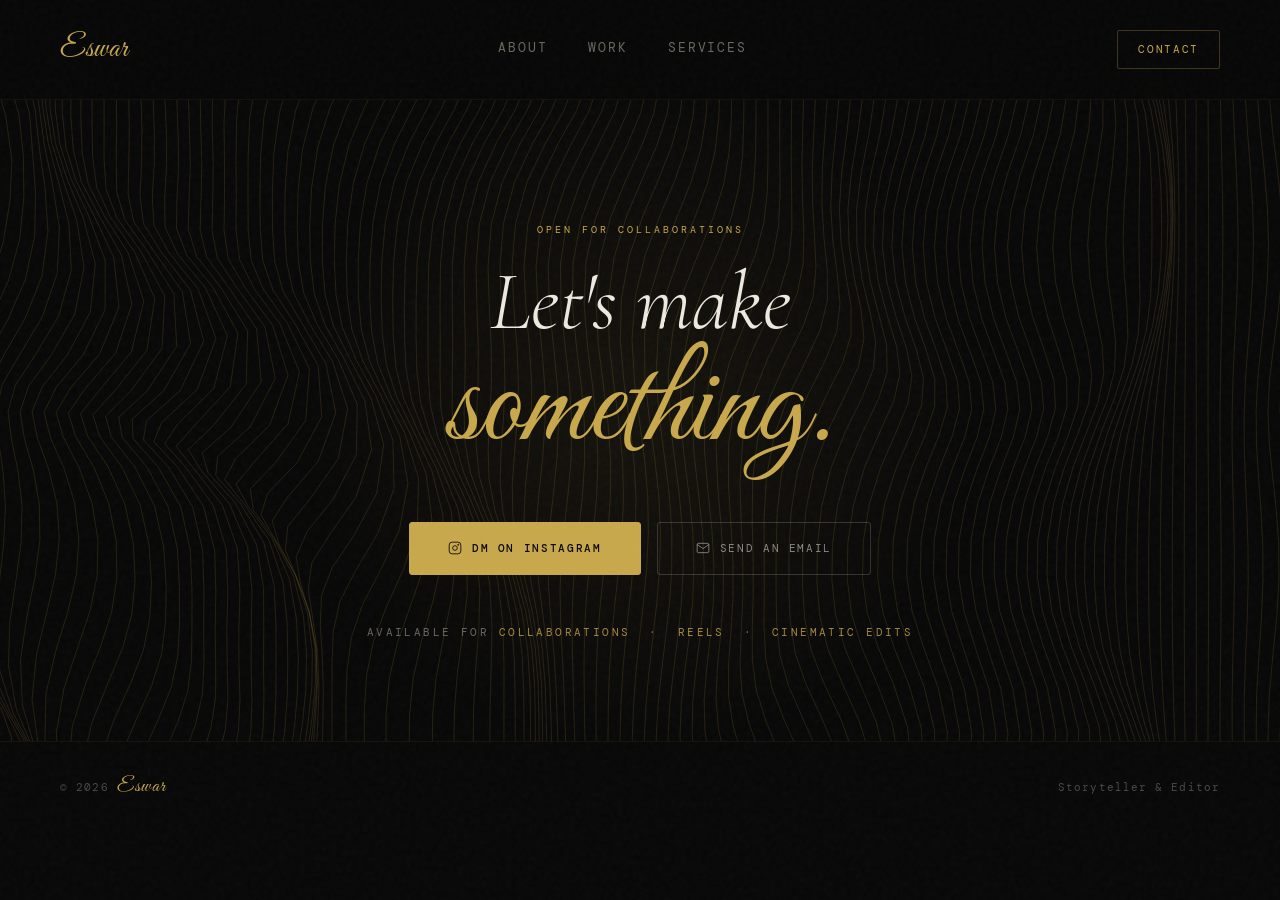
==== contact.html @ 480e186f "Done" ====
<!DOCTYPE html>
<html lang="en">
<head>
<meta charset="UTF-8">
<meta name="viewport" content="width=device-width, initial-scale=1.0">
<title>Eswar — Contact</title>
<link rel="preconnect" href="https://fonts.googleapis.com">
<link rel="preconnect" href="https://fonts.gstatic.com" crossorigin>
<link href="https://fonts.googleapis.com/css2?family=Cormorant+Garamond:ital,wght@0,300;0,400;0,600;0,700;1,300;1,400;1,600;1,700&family=Great+Vibes&family=Outfit:wght@300;400;500&family=DM+Mono:wght@300;400&display=swap" rel="stylesheet">
<link rel="stylesheet" href="styles.css">
<!-- Shader container for contact-specific effects -->
<div id="shader-contact" style="position:fixed;top:0;left:0;width:100%;height:100%;z-index:1;pointer-events:none;"></div>
</head>
<body>
<nav>
  <a href="hero.html" class="nav-logo">Eswar</a>
  <div class="nav-links">
    <a href="about.html" class="link">About</a>
    <a href="whatido.html" class="link">Work</a>
    <a href="services.html" class="link">Services</a>
    <a href="contact.html" class="link mobile-only">Contact</a>
  </div>
  <div class="nav-cta-wrapper">
    <a href="contact.html" class="nav-cta">Contact</a>
  </div>
  <button class="nav-toggle" aria-label="Toggle Navigation">
    <svg viewBox="0 0 24 24" fill="none" stroke="currentColor">
      <line x1="3" y1="12" x2="21" y2="12"></line>
      <line x1="3" y1="6" x2="21" y2="6"></line>
      <line x1="3" y1="18" x2="21" y2="18"></line>
    </svg>
  </button>
</nav>

<div class="divider"></div>

<section id="contact">
  <div class="waves-container">
    <canvas id="waves-canvas"></canvas>
  </div>
  <div class="contact-orb"></div>
  <p class="contact-pre reveal">Open for collaborations</p>
  <div class="contact-heading reveal d1">Let's make</div>
  <div class="contact-script reveal d2">something.</div>
  <div class="cta-row reveal d3">
    <a href="#" class="btn btn-gold">
      <svg width="14" height="14" viewBox="0 0 24 24" fill="none" stroke="currentColor" stroke-width="1.5"><rect x="2" y="2" width="20" height="20" rx="5"/><circle cx="12" cy="12" r="4"/><circle cx="17.5" cy="6.5" r="0.8" fill="currentColor"/></svg>
      DM on Instagram
    </a>
    <a href="#" class="btn btn-ghost">
      <svg width="14" height="14" viewBox="0 0 24 24" fill="none" stroke="currentColor" stroke-width="1.5"><path d="M4 4h16c1.1 0 2 .9 2 2v12c0 1.1-.9 2-2 2H4c-1.1 0-2-.9-2-2V6c0-1.1.9-2 2-2z"/><polyline points="22,6 12,13 2,6"/></svg>
      Send an Email
    </a>
  </div>
  <p class="contact-avail reveal d4">Available for <span>Collaborations</span> &nbsp;·&nbsp; <span>Reels</span> &nbsp;·&nbsp; <span>Cinematic Edits</span></p>
</section>

<footer>
  <span class="ft">© 2026 <span class="ft-script">Eswar</span></span>
  <span class="ft" style="color:var(--muted2);">Storyteller &amp; Editor</span>
  </footer>

<script src="script.js"></script>
</body>
</html>
---- styles.css ----
*,
*::before,
*::after {
  margin: 0;
  padding: 0;
  box-sizing: border-box;
}

:root {
  --black: #080808;
  --black2: #0e0e0e;
  --card: #101010;
  --gold: #c9a84c;
  --gold2: #e8c97a;
  --gold-glow: rgba(201, 168, 76, 0.18);
  --gold-border: rgba(201, 168, 76, 0.28);
  --cream: #ede9e0;
  --muted: #6b6760;
  --muted2: #4a4845;
  --serif: 'Cormorant Garamond', Georgia, serif;
  --script: 'Great Vibes', cursive;
  --sans: 'Outfit', sans-serif;
  --mono: 'DM Mono', monospace;
}

html {
  scroll-behavior: auto;
}

body {
  background: var(--black);
  color: var(--cream);
  font-family: var(--sans);
  font-size: 16px;
  line-height: 1.7;
  overflow-x: hidden;
  padding-top: 80px;
  position: relative;
}

/* ─── GRAIN ─── */
body::before {
  content: '';
  position: fixed;
  inset: 0;
  background-image: url("data:image/svg+xml,%3Csvg viewBox='0 0 200 200' xmlns='http://www.w3.org/2000/svg'%3E%3Cfilter id='n'%3E%3CfeTurbulence type='fractalNoise' baseFrequency='0.85' numOctaves='4' stitchTiles='stitch'/%3E%3C/filter%3E%3Crect width='100%25' height='100%25' filter='url(%23n)'/%3E%3C/svg%3E");
  opacity: 0.03;
  pointer-events: none;
  z-index: 9999;
}

/* ─── ORB ─── */
.orb {
  position: absolute;
  border-radius: 50%;
  pointer-events: none;
}

/* ─── NAV ─── */
nav {
  position: fixed;
  top: 0;
  left: 0;
  right: 0;
  z-index: 100;
  display: grid;
  grid-template-columns: auto 1fr auto;
  align-items: center;
  padding: 24px 60px;
  background: rgba(8, 8, 8, 0.9);
  backdrop-filter: blur(16px);
  border-bottom: 1px solid rgba(201, 168, 76, 0.06);
  transition: padding 0.4s;
}

/* Mobile Toggle */
.nav-toggle {
  display: none;
  background: none;
  border: none;
  color: var(--gold);
  cursor: pointer;
  z-index: 1000;
  padding: 8px;
  margin-right: -8px;
}

.nav-toggle svg {
  width: 24px;
  height: 24px;
  stroke: currentColor;
  stroke-width: 1.5;
  transition: transform 0.4s;
}

.nav-toggle.active svg {
  transform: rotate(90deg);
}

.nav-logo {
  font-family: var(--script);
  font-size: 30px;
  color: var(--gold);
  text-decoration: none;
}

.nav-links {
  display: flex;
  gap: 40px;
  align-items: center;
  justify-content: center;
}

.nav-cta-wrapper {
  display: flex;
  justify-content: flex-end;
  text-align: right;
}

nav a.link {
  font-family: var(--mono);
  font-size: 11px;
  letter-spacing: 0.2em;
  text-transform: uppercase;
  color: var(--muted);
  text-decoration: none;
  position: relative;
  padding-bottom: 3px;
  transition: color 0.3s;
}

nav a.link::after {
  content: '';
  position: absolute;
  bottom: 0;
  left: 0;
  height: 1px;
  width: 0;
  background: var(--gold);
  transition: width 0.35s ease;
}

nav a.link:hover {
  color: var(--cream);
}

nav a.link:hover::after {
  width: 100%;
}

.nav-cta {
  font-family: var(--mono);
  font-size: 11px;
  letter-spacing: 0.15em;
  text-transform: uppercase;
  color: var(--gold);
  border: 1px solid var(--gold-border);
  padding: 9px 20px;
  border-radius: 2px;
  text-decoration: none;
  transition: background 0.3s, color 0.3s;
}

.nav-cta:hover {
  background: var(--gold);
  color: var(--black);
}

/* Responsive Overrides */
@media (max-width: 768px) {
  nav {
    grid-template-columns: 1fr auto;
    padding: 16px 24px;
  }

  .nav-toggle {
    display: block;
    grid-column: 2;
  }

  .nav-links {
    position: fixed;
    top: 0;
    left: 0;
    width: 100%;
    height: 100vh;
    background: var(--black);
    flex-direction: column;
    justify-content: center;
    gap: 32px;
    z-index: 900;
    opacity: 0;
    visibility: hidden;
    transition: all 0.5s ease;
    backdrop-filter: blur(20px);
  }

  .nav-links.active {
    opacity: 1;
    visibility: visible;
  }

  .mobile-only { display: block !important; }

  .nav-links a.link {
    font-size: 16px;
    padding: 10px;
  }

  .nav-cta-wrapper {
    display: none; /* Hide desktop CTA in mobile view */
  }

  .nav-links .nav-cta {
    display: block;
    border-color: var(--gold);
    margin-top: 10px;
  }

  #hero {
    padding: 0 24px 100px;
  }

  .hero-name {
    font-size: clamp(64px, 18vw, 120px);
    margin-bottom: 8px;
  }

  .hero-sub {
    font-size: 20px !important;
    margin-bottom: 32px;
  }

  .hero-actions {
    margin-top: 40px;
  }

  .section-wrap {
    padding: 80px 24px;
  }

  .insta-card {
    margin-top: 0;
    margin-left: 0;
    margin-bottom: 32px;
    padding: 30px 24px;
  }

  .portrait-card {
    margin: 0 auto;
    max-width: 100%;
  }

  .services-grid {
    grid-template-columns: 1fr;
  }

  .work-grid {
    grid-template-columns: 1fr;
  }
}

@media (max-width: 480px) {
  .hero-name {
    font-size: clamp(60px, 22vw, 84px);
  }
  
  .section-heading {
    font-size: 42px;
  }
}

/* ─── HERO ─── */
#hero {
  min-height: 100vh;
  display: flex;
  flex-direction: column;
  justify-content: flex-end;
  padding: 0 64px 80px;
  position: relative;
  overflow: hidden;
}

.hero-orb1 {
  width: 700px;
  height: 700px;
  top: -200px;
  right: -150px;
  background: radial-gradient(circle, rgba(201, 168, 76, 0.1) 0%, transparent 65%);
}

.hero-orb2 {
  width: 500px;
  height: 500px;
  bottom: -80px;
  left: 15%;
  background: radial-gradient(circle, rgba(201, 168, 76, 0.06) 0%, transparent 65%);
}

.hero-eyebrow {
  font-family: var(--mono);
  font-size: 11px;
  letter-spacing: 0.3em;
  color: var(--gold);
  text-transform: uppercase;
  margin-bottom: 24px;
  display: flex;
  align-items: center;
  gap: 16px;
  opacity: 0;
  animation: fadeIn 1s ease 0.3s forwards;
}

.hero-eyebrow::before {
  content: '';
  display: block;
  width: 40px;
  height: 1px;
  background: var(--gold);
  opacity: 0.5;
}

.hero-name {
  font-family: var(--script);
  font-size: clamp(100px, 16vw, 210px);
  color: var(--gold);
  line-height: 0.82;
  letter-spacing: 0.01em;
  margin-bottom: 16px;
  opacity: 0;
  animation: fadeUp 1.1s ease 0.5s forwards;
}

.hero-sub {
  font-family: var(--serif);
  font-size: clamp(24px, 3.5vw, 48px);
  font-weight: 300;
  font-style: italic;
  color: var(--cream);
  opacity: 0;
  animation: fadeUp 1.1s ease 0.7s forwards;
  letter-spacing: 0.04em;
  margin-bottom: 48px;
}

.hero-bottom {
  display: flex;
  justify-content: space-between;
  align-items: flex-end;
  border-top: 1px solid rgba(201, 168, 76, 0.1);
  padding-top: 32px;
  opacity: 0;
  animation: fadeUp 1s ease 0.9s forwards;
}

.hero-desc {
  font-size: 14px;
  color: var(--muted);
  max-width: 360px;
  line-height: 1.85;
  font-weight: 300;
}

.hero-scroll {
  display: flex;
  flex-direction: column;
  align-items: center;
  gap: 10px;
}

/* Hero Actions */
.hero-actions {
  margin-top: 48px;
  margin-bottom: 64px;
  opacity: 0;
  animation: fadeUp 1.1s ease 0.9s forwards;
}

.hero-btn {
  display: inline-flex;
  align-items: center;
  gap: 14px;
  font-family: var(--mono);
  font-size: 11px;
  letter-spacing: 0.2em;
  text-transform: uppercase;
  color: var(--gold);
  text-decoration: none;
  border: 1px solid var(--gold-border);
  padding: 16px 36px;
  border-radius: 2px;
  transition: all 0.4s cubic-bezier(0.23, 1, 0.32, 1);
  position: relative;
  overflow: hidden;
}

.hero-btn:hover {
  background: var(--gold);
  color: var(--black);
  border-color: var(--gold);
  box-shadow: 0 0 40px rgba(201, 168, 76, 0.15);
  transform: translateY(-2px);
}

.hero-btn .arrow-line {
  height: 1px;
  width: 20px;
  background: currentColor;
  opacity: 0.6;
}

.scroll-line {
  width: 1px;
  height: 52px;
  background: linear-gradient(to bottom, var(--gold), transparent);
  animation: scrollPulse 2.2s ease-in-out infinite;
}

@keyframes scrollPulse {

  0%,
  100% {
    opacity: 0.25;
  }

  50% {
    opacity: 1;
  }
}

.scroll-text {
  font-family: var(--mono);
  font-size: 9px;
  letter-spacing: 0.28em;
  color: var(--muted);
  text-transform: uppercase;
  writing-mode: vertical-rl;
}

/* ─── SHARED SECTION ─── */
.section-wrap {
  padding: 100px 64px;
  position: relative;
  overflow: hidden;
}

.section-tag {
  display: flex;
  align-items: center;
  gap: 14px;
  margin-bottom: 32px;
}

.tag-num {
  font-family: var(--mono);
  font-size: 10px;
  color: var(--gold);
  letter-spacing: 0.25em;
}

.tag-line {
  height: 1px;
  width: 36px;
  background: var(--gold);
  opacity: 0.35;
}

.nav-links a.link {
  font-family: var(--mono);
  font-size: 13px;
  color: var(--muted);
  text-decoration: none;
  letter-spacing: 0.15em;
  text-transform: uppercase;
  transition: all 0.3s;
}

.mobile-only {
  display: none;
}

.tag-label {
  font-family: var(--mono);
  font-size: 10px;
  color: var(--muted);
  letter-spacing: 0.2em;
  text-transform: uppercase;
}

.section-heading {
  font-family: var(--serif);
  font-size: clamp(42px, 6vw, 76px);
  font-weight: 600;
  font-style: italic;
  line-height: 1.02;
  margin-bottom: 32px;
  color: var(--cream);
}

.section-heading .hl {
  font-family: var(--script);
  color: var(--gold);
  font-style: normal;
  font-size: 1.12em;
}

/* ─── ABOUT ─── */
#about {
  background: var(--black2);
}

.about-grid {
  display: grid;
  grid-template-columns: 1.5fr 1fr;
  gap: 40px;
  align-items: center;
}

.about-photo-wrap {
  position: relative;
  max-width: 380px;
  margin-left: auto;
  animation: float 6s ease-in-out infinite;
}

@keyframes float {

  0%,
  100% {
    transform: translateY(0);
  }

  50% {
    transform: translateY(-15px);
  }
}

.photo-frame {
  position: relative;
  width: 100%;
  aspect-ratio: 3/4;
  background: #0d0d0d;
  border: 1px solid rgba(201, 168, 76, 0.15);
  border-radius: 4px;
  display: flex;
  align-items: center;
  justify-content: center;
  overflow: hidden;
}

.photo-img {
  width: 100%;
  height: 100%;
  object-fit: cover;
  display: block;
  z-index: 1;
}

.photo-frame::after {
  content: '';
  position: absolute;
  inset: 0;
  background: linear-gradient(135deg, rgba(201, 168, 76, 0.04) 0%, transparent 60%);
  pointer-events: none;
}

.corner {
  position: absolute;
  width: 22px;
  height: 22px;
  z-index: 2;
}

.corner.tl {
  top: -1px;
  left: -1px;
  border-top: 2px solid var(--gold);
  border-left: 2px solid var(--gold);
}

.corner.tr {
  top: -1px;
  right: -1px;
  border-top: 2px solid var(--gold);
  border-right: 2px solid var(--gold);
}

.corner.bl {
  bottom: -1px;
  left: -1px;
  border-bottom: 2px solid var(--gold);
  border-left: 2px solid var(--gold);
}

.corner.br {
  bottom: -1px;
  right: -1px;
  border-bottom: 2px solid var(--gold);
  border-right: 2px solid var(--gold);
}

.photo-placeholder {
  display: flex;
  flex-direction: column;
  align-items: center;
  gap: 14px;
  z-index: 1;
}

.photo-icon-ring {
  width: 64px;
  height: 64px;
  border-radius: 50%;
  border: 1px solid var(--gold-border);
  display: flex;
  align-items: center;
  justify-content: center;
  background: rgba(201, 168, 76, 0.04);
}

.photo-icon-ring svg {
  width: 26px;
  height: 26px;
  stroke: var(--gold);
  fill: none;
  stroke-width: 1.2;
}

.photo-placeholder span {
  font-family: var(--mono);
  font-size: 10px;
  letter-spacing: 0.22em;
  color: var(--muted2);
  text-transform: uppercase;
}

.about-float-badge {
  position: absolute;
  bottom: -20px;
  right: -24px;
  background: var(--card);
  border: 1px solid var(--gold-border);
  border-radius: 4px;
  padding: 16px 22px;
  z-index: 3;
}

.badge-num {
  font-family: var(--script);
  font-size: 40px;
  color: var(--gold);
  line-height: 1;
  display: block;
}

.badge-label {
  font-family: var(--mono);
  font-size: 9px;
  letter-spacing: 0.2em;
  color: var(--muted);
  text-transform: uppercase;
}

.about-name-script {
  font-family: var(--script);
  font-size: clamp(72px, 10vw, 130px);
  color: var(--gold);
  line-height: 0.88;
  display: block;
  margin-bottom: 24px;
}

.about-tagline {
  display: flex;
  align-items: center;
  gap: 12px;
  margin-bottom: 36px;
  flex-wrap: wrap;
}

.tl-dot {
  width: 4px;
  height: 4px;
  border-radius: 50%;
  background: var(--gold);
  opacity: 0.45;
  flex-shrink: 0;
}

.tl-text {
  font-family: var(--mono);
  font-size: 11px;
  letter-spacing: 0.2em;
  color: var(--muted);
  text-transform: uppercase;
}

.about-bio {
  font-size: 16px;
  font-weight: 300;
  color: rgba(237, 233, 224, 0.6);
  line-height: 1.95;
  max-width: 500px;
  margin-bottom: 44px;
}

.about-bio em {
  font-family: var(--serif);
  font-style: italic;
  color: var(--cream);
  font-size: 1.1em;
}

.about-stats {
  display: flex;
  gap: 44px;
  padding-top: 32px;
  border-top: 1px solid rgba(201, 168, 76, 0.1);
}

.astat {
  display: flex;
  flex-direction: column;
  gap: 5px;
}

.astat-n {
  font-family: var(--serif);
  font-size: 36px;
  font-weight: 600;
  color: var(--gold);
  line-height: 1;
}

.astat-l {
  font-family: var(--mono);
  font-size: 9px;
  letter-spacing: 0.2em;
  color: var(--muted);
  text-transform: uppercase;
}

/* ─── WHAT I DO ─── */
#whatido {
  background: var(--black);
}

.whatido-grid {
  display: grid;
  grid-template-columns: 1fr 1fr;
  gap: 40px;
  align-items: center;
}

.insta-card {
  background: var(--card);
  border: 1px solid var(--gold-border);
  border-radius: 14px;
  padding: 40px;
  display: flex;
  flex-direction: column;
  gap: 32px;
  position: relative;
  overflow: hidden;
  transition: box-shadow 0.4s;
  margin-top: -160px;
  margin-left: -160px;
}

.insta-card::before {
  content: '';
  position: absolute;
  top: 0;
  left: 0;
  right: 0;
  height: 2px;
  background: linear-gradient(to right, transparent, var(--gold) 40%, var(--gold2) 60%, transparent);
  opacity: 0.7;
}

.insta-card:hover {
  box-shadow: 0 0 70px rgba(201, 168, 76, 0.1);
}

.insta-profile {
  display: flex;
  align-items: center;
  gap: 18px;
}

.avatar-ring {
  width: 68px;
  height: 68px;
  border-radius: 50%;
  padding: 2px;
  background: conic-gradient(var(--gold) 0deg, var(--gold2) 120deg, transparent 240deg, var(--gold) 360deg);
  flex-shrink: 0;
}

.avatar-inner {
  width: 100%;
  height: 100%;
  border-radius: 50%;
  background: var(--card);
  border: 2px solid var(--black);
  display: flex;
  align-items: center;
  justify-content: center;
  overflow: hidden;
}

.avatar-inner svg {
  width: 26px;
  height: 26px;
  stroke: var(--muted);
  fill: none;
  stroke-width: 1.3;
}

.avatar-inner img {
  width: 100%;
  height: 100%;
  object-fit: cover;
  display: block;
}

.insta-handle {
  font-family: var(--sans);
  font-size: 16px;
  font-weight: 500;
  color: var(--cream);
}

.insta-sub {
  font-size: 12px;
  color: var(--muted);
  margin-top: 3px;
  font-weight: 300;
}

.insta-stats {
  display: flex;
  justify-content: center;
  gap: 12px;
}

.stat-item {
  background: rgba(201, 168, 76, 0.03);
  border: 1px solid rgba(201, 168, 76, 0.1);
  border-radius: 10px;
  padding: 20px 12px;
  text-align: center;
  transition: border-color 0.3s;
  margin: 0 auto;
}

.stat-item:hover {
  border-color: rgba(201, 168, 76, 0.3);
}

.stat-num {
  font-family: var(--serif);
  font-size: 32px;
  font-weight: 600;
  color: var(--gold);
  display: block;
  line-height: 1;
  margin-bottom: 7px;
}

.stat-label {
  font-family: var(--mono);
  font-size: 9px;
  letter-spacing: 0.2em;
  color: var(--muted);
  text-transform: uppercase;
}

.insta-footer {
  font-size: 13px;
  color: var(--muted);
  font-weight: 300;
  border-top: 1px solid rgba(201, 168, 76, 0.08);
  padding-top: 20px;
  line-height: 1.75;
}

.portrait-card {
  background: #0c0c0c;
  border: 1px solid rgba(201, 168, 76, 0.15);
  border-radius: 14px;
  aspect-ratio: 4/5;
  width: 100%;
  max-width: 350px;
  display: flex;
  align-items: center;
  justify-content: center;
  position: relative;
  overflow: hidden;
  transition: box-shadow 0.4s, border-color 0.4s;
  animation: float 5s ease-in-out infinite alternate;
}

.portrait-card:hover {
  border-color: rgba(201, 168, 76, 0.4);
  box-shadow: 0 0 80px rgba(201, 168, 76, 0.1), inset 0 0 80px rgba(0, 0, 0, 0.5);
}

.portrait-card::after {
  content: '';
  position: absolute;
  inset: 0;
  background: linear-gradient(to top, rgba(8, 8, 8, 0.55) 0%, transparent 45%);
  pointer-events: none;
}

/* ─── SERVICES ─── */
#services {
  background: var(--black2);
}

.services-grid {
  display: grid;
  grid-template-columns: repeat(3, 1fr);
  gap: 20px;
  margin-bottom: 80px;
}

.service-card {
  background: var(--card);
  border: 1px solid rgba(201, 168, 76, 0.07);
  border-top: 2px solid var(--gold);
  border-radius: 0 0 14px 14px;
  padding: 36px 28px 32px;
  position: relative;
  overflow: hidden;
  transition: transform 0.35s, box-shadow 0.35s, border-color 0.35s;
}

.service-card:hover {
  transform: translateY(-8px);
  box-shadow: 0 24px 70px rgba(0, 0, 0, 0.5), 0 0 40px rgba(201, 168, 76, 0.07);
  border-color: rgba(201, 168, 76, 0.22);
}

.svc-num {
  font-family: var(--mono);
  font-size: 10px;
  color: var(--gold);
  letter-spacing: 0.2em;
  margin-bottom: 20px;
  opacity: 0.6;
}

.svc-icon {
  width: 48px;
  height: 48px;
  border-radius: 10px;
  background: rgba(201, 168, 76, 0.05);
  display: flex;
  align-items: center;
  justify-content: center;
  margin-bottom: 20px;
  border: 1px solid rgba(201, 168, 76, 0.12);
}

.svc-icon svg {
  width: 22px;
  height: 22px;
  stroke: var(--gold);
  fill: none;
  stroke-width: 1.4;
}

.svc-title {
  font-family: var(--serif);
  font-size: 22px;
  font-weight: 600;
  font-style: italic;
  color: var(--cream);
  margin-bottom: 12px;
  line-height: 1.25;
}

.svc-desc {
  font-size: 13px;
  color: var(--muted);
  line-height: 1.8;
  font-weight: 300;
}

/* ─── MY WORK ─── */
.work-head {
  display: flex;
  align-items: baseline;
  justify-content: space-between;
  margin-bottom: 28px;
}

.work-title {
  font-family: var(--serif);
  font-size: 34px;
  font-style: italic;
  font-weight: 600;
  color: var(--cream);
}

.work-sub {
  font-family: var(--mono);
  font-size: 10px;
  letter-spacing: 0.2em;
  color: var(--muted);
  text-transform: uppercase;
}

.work-grid {
  display: grid;
  grid-template-columns: 1fr 1fr;
  gap: 16px;
}

.work-thumb {
  aspect-ratio: 16/9;
  background: #0c0c0c;
  border: 1px solid rgba(201, 168, 76, 0.1);
  border-radius: 10px;
  display: flex;
  align-items: center;
  justify-content: center;
  position: relative;
  overflow: hidden;
  cursor: pointer;
  transition: border-color 0.35s, box-shadow 0.35s;
}

.work-thumb:hover {
  border-color: var(--gold);
  box-shadow: 0 0 50px rgba(201, 168, 76, 0.12);
}

.work-thumb:hover .play-ring {
  background: rgba(201, 168, 76, 0.2);
  transform: scale(1.08);
}

.play-ring {
  width: 56px;
  height: 56px;
  border-radius: 50%;
  background: rgba(201, 168, 76, 0.08);
  border: 1px solid rgba(201, 168, 76, 0.32);
  display: flex;
  align-items: center;
  justify-content: center;
  transition: background 0.35s, transform 0.35s;
  z-index: 1;
}

.play-ring svg {
  width: 18px;
  height: 18px;
  fill: var(--gold);
  margin-left: 3px;
}

.thumb-label {
  position: absolute;
  bottom: 14px;
  left: 16px;
  font-family: var(--mono);
  font-size: 9px;
  letter-spacing: 0.18em;
  color: var(--muted2);
  text-transform: uppercase;
  z-index: 1;
}

/* ─── CONTACT ─── */
#contact {
  background: var(--black);
  padding: 140px 64px 100px;
  position: relative;
  overflow: hidden;
  text-align: center;
}

.contact-orb {
  width: 800px;
  height: 800px;
  top: 50%;
  left: 50%;
  transform: translate(-50%, -50%);
  background: radial-gradient(circle, rgba(201, 168, 76, 0.07) 0%, transparent 60%);
  position: absolute;
  pointer-events: none;
  border-radius: 50%;
}

.contact-pre {
  font-family: var(--mono);
  font-size: 10px;
  letter-spacing: 0.3em;
  color: var(--gold);
  text-transform: uppercase;
  margin-bottom: 20px;
  opacity: 0.75;
}

.contact-heading {
  font-family: var(--serif);
  font-size: clamp(44px, 6.5vw, 88px);
  font-weight: 300;
  font-style: italic;
  line-height: 1.05;
  color: var(--cream);
  opacity: 0.85;
  margin-bottom: 8px;
}

.contact-script {
  font-family: var(--script);
  font-size: clamp(64px, 10vw, 140px);
  color: var(--gold);
  line-height: 0.88;
  display: block;
  margin-bottom: 56px;
}

.cta-row {
  display: flex;
  gap: 16px;
  justify-content: center;
  flex-wrap: wrap;
  margin-bottom: 48px;
}

.btn {
  display: inline-flex;
  align-items: center;
  gap: 10px;
  padding: 16px 38px;
  font-family: var(--mono);
  font-size: 11px;
  letter-spacing: 0.15em;
  text-transform: uppercase;
  border-radius: 3px;
  cursor: pointer;
  transition: all 0.3s;
  text-decoration: none;
}

.btn-gold {
  background: var(--gold);
  border: 1px solid var(--gold);
  color: var(--black);
  font-weight: 500;
}

.btn-gold:hover {
  background: var(--gold2);
  box-shadow: 0 0 50px rgba(201, 168, 76, 0.3);
}

.btn-ghost {
  background: transparent;
  border: 1px solid rgba(237, 233, 224, 0.18);
  color: rgba(237, 233, 224, 0.55);
}

.btn-ghost:hover {
  border-color: rgba(237, 233, 224, 0.5);
  color: var(--cream);
}

.contact-avail {
  font-family: var(--mono);
  font-size: 11px;
  letter-spacing: 0.22em;
  color: var(--muted);
  text-transform: uppercase;
}

.contact-avail span {
  color: var(--gold);
  opacity: 0.8;
}

/* ─── FOOTER ─── */
footer {
  border-top: 1px solid rgba(201, 168, 76, 0.07);
  padding: 28px 60px;
  display: flex;
  justify-content: space-between;
  align-items: center;
  background: var(--black);
}

.ft {
  font-family: var(--mono);
  font-size: 11px;
  color: var(--muted2);
  letter-spacing: 0.1em;
}

.ft-script {
  font-family: var(--script);
  font-size: 20px;
  color: var(--gold);
}

/* ─── DIVIDER ─── */
.divider {
  height: 1px;
  background: linear-gradient(to right, transparent, rgba(201, 168, 76, 0.18), transparent);
}

/* ─── ANIMATIONS ─── */
@keyframes fadeUp {
  from {
    opacity: 0;
    transform: translateY(40px);
  }

  to {
    opacity: 1;
    transform: translateY(0);
  }
}

@keyframes fadeIn {
  from {
    opacity: 0;
  }

  to {
    opacity: 1;
  }
}

.reveal {
  opacity: 0;
  transform: translateY(36px);
  transition: opacity 0.85s ease, transform 0.85s ease;
}

.reveal.visible {
  opacity: 1;
  transform: translateY(0);
}

.reveal.d1 {
  transition-delay: 0.1s;
}

.reveal.d2 {
  transition-delay: 0.22s;
}

.reveal.d3 {
  transition-delay: 0.34s;
}

.reveal.d4 {
  transition-delay: 0.46s;
}

/* ─── CONTACT WAVES ─── */
#contact {
  position: relative;
  overflow: hidden;
  isolation: isolate;
}

.waves-container {
  position: absolute;
  inset: 0;
  z-index: -1;
  pointer-events: none;
  opacity: 0.6;
}

#waves-canvas {
  display: block;
  width: 100%;
  height: 100%;
}

/* ─── RESPONSIVE ─── */
@media (max-width: 900px) {
  nav { padding: 18px 24px; }
  .section-wrap { padding: 80px 24px; }
  
  .about-grid, .whatido-grid, .services-grid, .work-grid {
    grid-template-columns: 1fr !important;
    gap: 40px;
  }

  .about-photo-wrap, .portrait-card {
    margin: 0 auto;
    max-width: 100%;
  }

  /* Fix for the "What I Do" floating alignment */
  .insta-card {
    margin: 0 !important;
    width: 100%;
    max-width: 100%;
    box-shadow: none;
    border-radius: 8px;
  }
  
  .about-float-badge {
    position: static;
    margin-top: 20px;
    display: inline-block;
  }
}

@media (max-width: 768px) {
  .hero-name { font-size: clamp(64px, 18vw, 110px); }
  .hero-sub { font-size: 22px !important; }
  .nav-cta-wrapper { display: none; }
}

@media (max-width: 480px) {
  .section-wrap { padding: 60px 20px; }
  .hero-name { font-size: 72px; }
  .section-heading { font-size: 38px; }
  .about-name-script { font-size: 64px; }
  
  .insta-profile { flex-direction: column; text-align: center; }
  .insta-stats { flex-direction: column; gap: 10px; }
}
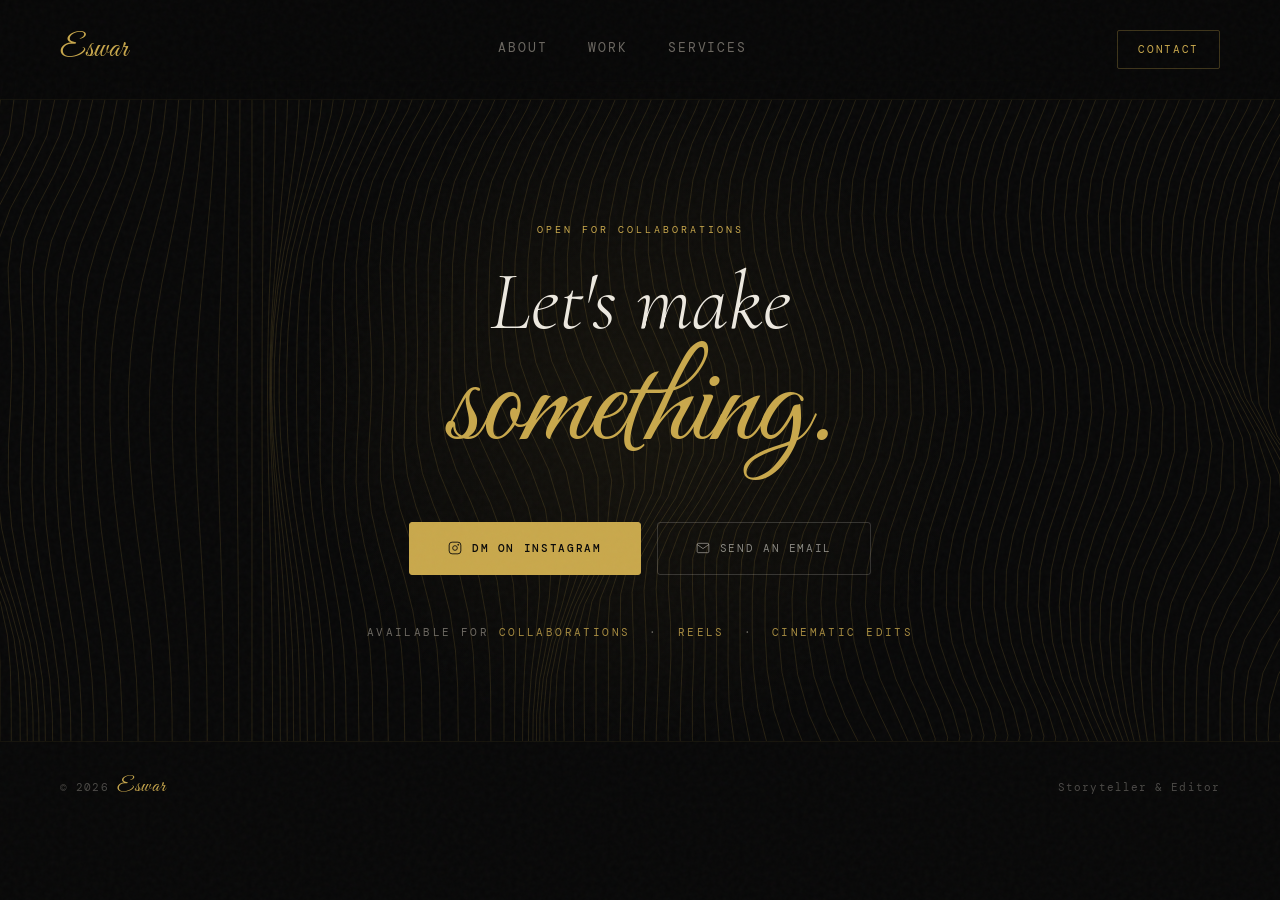
==== commit cb6ecbc8: "done" ====
--- a/contact.html
+++ b/contact.html
@@ -43,11 +43,11 @@
   <div class="contact-heading reveal d1">Let's make</div>
   <div class="contact-script reveal d2">something.</div>
   <div class="cta-row reveal d3">
-    <a href="#" class="btn btn-gold">
+    <a href="https://www.instagram.com/tony_speaks.fc/" target="_blank" rel="noreferrer noopener" class="btn btn-gold">
       <svg width="14" height="14" viewBox="0 0 24 24" fill="none" stroke="currentColor" stroke-width="1.5"><rect x="2" y="2" width="20" height="20" rx="5"/><circle cx="12" cy="12" r="4"/><circle cx="17.5" cy="6.5" r="0.8" fill="currentColor"/></svg>
       DM on Instagram
     </a>
-    <a href="#" class="btn btn-ghost">
+    <a href="mailto:easravan4@gmail.com" class="btn btn-ghost">
       <svg width="14" height="14" viewBox="0 0 24 24" fill="none" stroke="currentColor" stroke-width="1.5"><path d="M4 4h16c1.1 0 2 .9 2 2v12c0 1.1-.9 2-2 2H4c-1.1 0-2-.9-2-2V6c0-1.1.9-2 2-2z"/><polyline points="22,6 12,13 2,6"/></svg>
       Send an Email
     </a>
--- a/styles.css
+++ b/styles.css
@@ -200,7 +200,9 @@
     visibility: visible;
   }
 
-  .mobile-only { display: block !important; }
+  .mobile-only {
+    display: block !important;
+  }
 
   .nav-links a.link {
     font-size: 16px;
@@ -208,7 +210,8 @@
   }
 
   .nav-cta-wrapper {
-    display: none; /* Hide desktop CTA in mobile view */
+    display: none;
+    /* Hide desktop CTA in mobile view */
   }
 
   .nav-links .nav-cta {
@@ -264,7 +267,7 @@
   .hero-name {
     font-size: clamp(60px, 22vw, 84px);
   }
-  
+
   .section-heading {
     font-size: 42px;
   }
@@ -504,6 +507,14 @@
   font-size: 1.12em;
 }
 
+.text-highlight {
+  font-family: var(--script);
+  color: var(--gold);
+  font-style: normal;
+  font-weight: 500;
+  letter-spacing: 0.02em;
+}
+
 /* ─── ABOUT ─── */
 #about {
   background: var(--black2);
@@ -518,6 +529,7 @@
 
 .about-photo-wrap {
   position: relative;
+  top: -40px;
   max-width: 380px;
   margin-left: auto;
   animation: float 6s ease-in-out infinite;
@@ -877,7 +889,7 @@
 }
 
 .insta-footer {
-  font-size: 13px;
+  font-size: 20px;
   color: var(--muted);
   font-weight: 300;
   border-top: 1px solid rgba(201, 168, 76, 0.08);
@@ -1017,6 +1029,7 @@
   display: grid;
   grid-template-columns: 1fr 1fr;
   gap: 16px;
+  align-items: start;
 }
 
 .work-thumb {
@@ -1039,11 +1052,85 @@
 }
 
 .work-thumb:hover .play-ring {
-  background: rgba(201, 168, 76, 0.2);
-  transform: scale(1.08);
+  opacity: 0;
+  transform: translate(-50%, -50%) scale(0.8);
+  pointer-events: none;
+}
+
+.work-thumb video {
+  width: 100%;
+  height: 100%;
+  object-fit: cover;
+  position: absolute;
+  top: 0;
+  left: 0;
+  z-index: 0;
+  opacity: 0.65;
+  transition: opacity 0.35s ease;
+}
+
+.work-thumb:hover video {
+  opacity: 1;
+}
+
+.work-thumb.vertical-video {
+  aspect-ratio: 9/16;
+  max-width: 280px;
+  width: 100%;
+  justify-self: center;
+}
+
+.audio-toggle {
+  position: absolute;
+  bottom: 16px;
+  right: 16px;
+  width: 36px;
+  height: 36px;
+  border-radius: 50%;
+  background: rgba(8, 8, 8, 0.75);
+  border: 1px solid rgba(201, 168, 76, 0.25);
+  color: var(--gold);
+  display: flex;
+  align-items: center;
+  justify-content: center;
+  cursor: pointer;
+  z-index: 5;
+  transition: all 0.3s ease, opacity 0.3s ease;
+  opacity: 0;
+  padding: 0;
+  outline: none;
+}
+
+.work-thumb:hover .audio-toggle {
+  opacity: 1;
+}
+
+.audio-toggle:hover {
+  background: var(--gold);
+  color: var(--black);
+  border-color: var(--gold);
+  transform: scale(1.05);
+}
+
+.audio-toggle svg {
+  width: 16px;
+  height: 16px;
+  fill: currentColor;
+}
+
+.audio-toggle.unmuted .mute-icon {
+  display: none;
+}
+
+.audio-toggle:not(.unmuted) .unmute-icon {
+  display: none;
 }
 
 .play-ring {
+  position: absolute;
+  top: 50%;
+  left: 50%;
+  transform: translate(-50%, -50%);
   width: 56px;
   height: 56px;
   border-radius: 50%;
@@ -1052,7 +1139,7 @@
   display: flex;
   align-items: center;
   justify-content: center;
-  transition: background 0.35s, transform 0.35s;
+  transition: background 0.35s, transform 0.35s, opacity 0.35s;
   z-index: 1;
 }
 
@@ -1287,15 +1374,24 @@
 
 /* ─── RESPONSIVE ─── */
 @media (max-width: 900px) {
-  nav { padding: 18px 24px; }
-  .section-wrap { padding: 80px 24px; }
-  
-  .about-grid, .whatido-grid, .services-grid, .work-grid {
+  nav {
+    padding: 18px 24px;
+  }
+
+  .section-wrap {
+    padding: 80px 24px;
+  }
+
+  .about-grid,
+  .whatido-grid,
+  .services-grid,
+  .work-grid {
     grid-template-columns: 1fr !important;
     gap: 40px;
   }
 
-  .about-photo-wrap, .portrait-card {
+  .about-photo-wrap,
+  .portrait-card {
     margin: 0 auto;
     max-width: 100%;
   }
@@ -1308,7 +1404,7 @@
     box-shadow: none;
     border-radius: 8px;
   }
-  
+
   .about-float-badge {
     position: static;
     margin-top: 20px;
@@ -1317,17 +1413,43 @@
 }
 
 @media (max-width: 768px) {
-  .hero-name { font-size: clamp(64px, 18vw, 110px); }
-  .hero-sub { font-size: 22px !important; }
-  .nav-cta-wrapper { display: none; }
+  .hero-name {
+    font-size: clamp(64px, 18vw, 110px);
+  }
+
+  .hero-sub {
+    font-size: 22px !important;
+  }
+
+  .nav-cta-wrapper {
+    display: none;
+  }
 }
 
 @media (max-width: 480px) {
-  .section-wrap { padding: 60px 20px; }
-  .hero-name { font-size: 72px; }
-  .section-heading { font-size: 38px; }
-  .about-name-script { font-size: 64px; }
-  
-  .insta-profile { flex-direction: column; text-align: center; }
-  .insta-stats { flex-direction: column; gap: 10px; }
+  .section-wrap {
+    padding: 60px 20px;
+  }
+
+  .hero-name {
+    font-size: 72px;
+  }
+
+  .section-heading {
+    font-size: 38px;
+  }
+
+  .about-name-script {
+    font-size: 64px;
+  }
+
+  .insta-profile {
+    flex-direction: column;
+    text-align: center;
+  }
+
+  .insta-stats {
+    flex-direction: column;
+    gap: 10px;
+  }
 }
